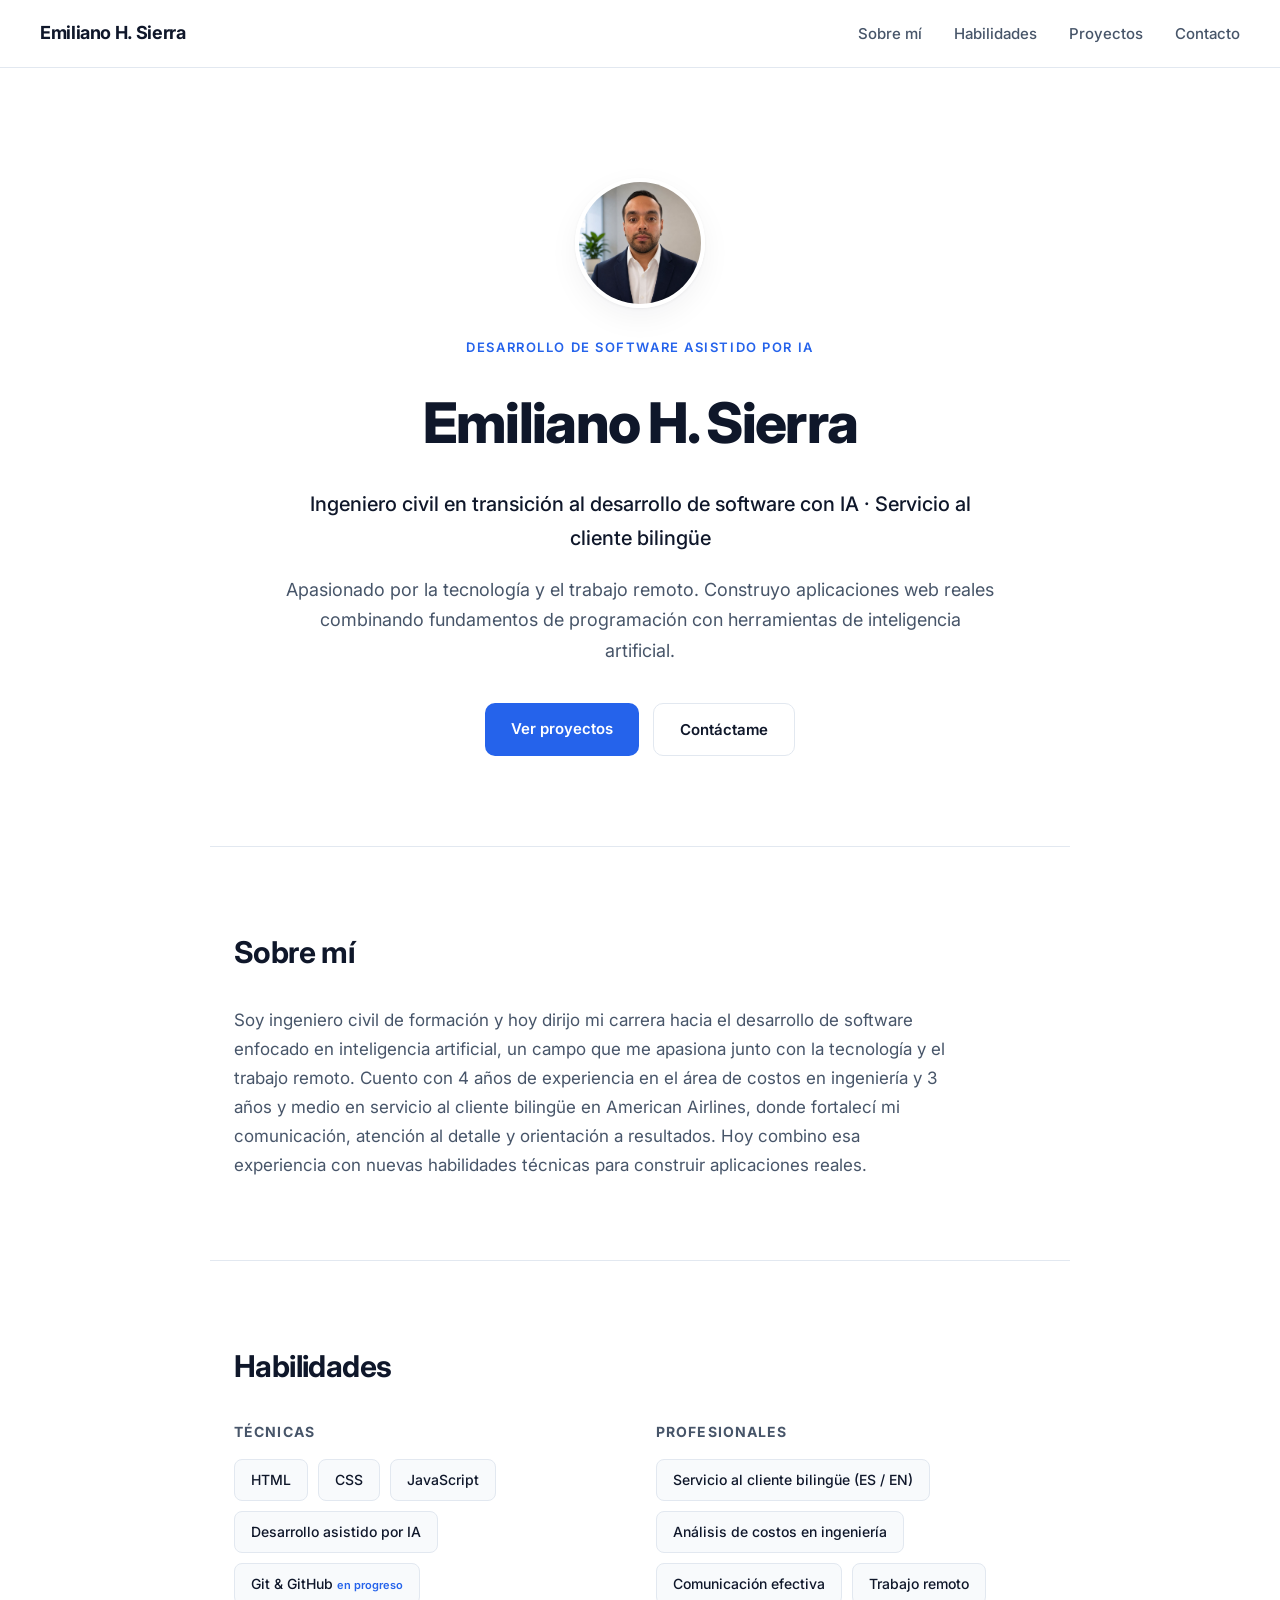
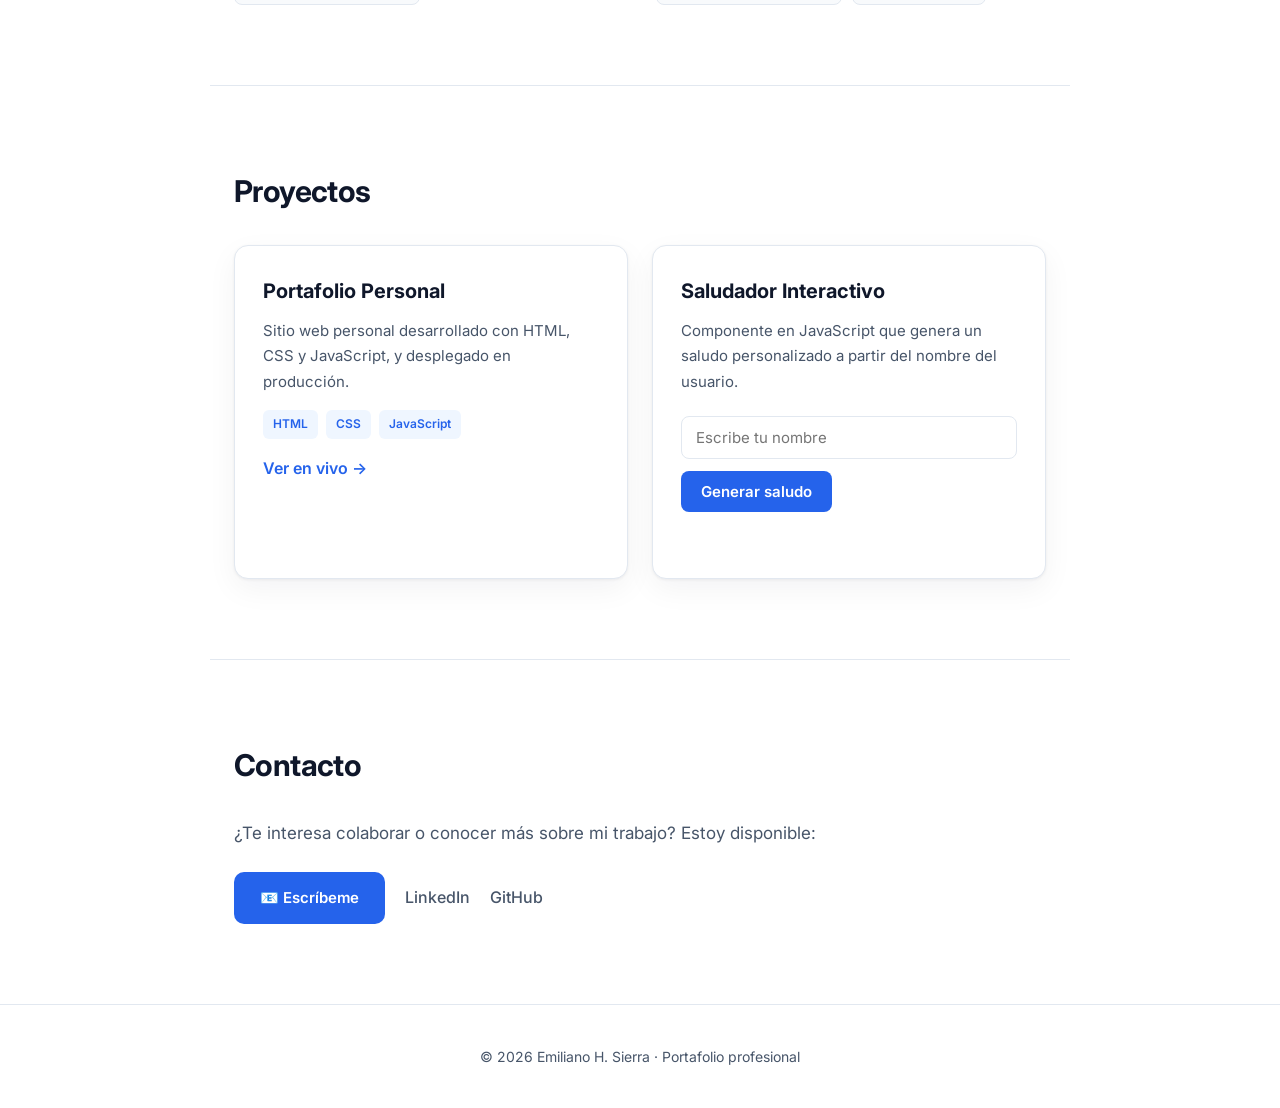
==== index.html @ 6dfd228f "Initial commit via Netlify [skip ci]" ====
<!DOCTYPE html>
<html lang="es">
<head>
  <meta charset="UTF-8">
  <meta name="viewport" content="width=device-width, initial-scale=1.0">
  <title>Emiliano H. Sierra · Portafolio Profesional</title>
  <link rel="preconnect" href="https://fonts.googleapis.com">
  <link rel="preconnect" href="https://fonts.gstatic.com" crossorigin>
  <link href="https://fonts.googleapis.com/css2?family=Inter:wght@400;500;600;700;800&display=swap" rel="stylesheet">
  <link rel="stylesheet" href="estilos.css">
</head>
<body>

  <!-- ===== NAVEGACIÓN ===== -->
  <nav class="navbar">
    <span class="logo">Emiliano H. Sierra</span>
    <div class="nav-links">
      <a href="#sobre-mi">Sobre mí</a>
      <a href="#habilidades">Habilidades</a>
      <a href="#proyectos">Proyectos</a>
      <a href="#contacto">Contacto</a>
    </div>
  </nav>

  <!-- ===== HERO / PRESENTACIÓN ===== -->
  <header class="hero">
    <img src="foto.jpg" alt="Foto de Emiliano H. Sierra" class="foto-perfil">
    <p class="eyebrow">Desarrollo de software asistido por IA</p>
    <h1>Emiliano H. Sierra</h1>
    <p class="subtitulo">Ingeniero civil en transición al desarrollo de software con IA · Servicio al cliente bilingüe</p>
    <p class="hero-desc">
      Apasionado por la tecnología y el trabajo remoto. Construyo aplicaciones web reales
      combinando fundamentos de programación con herramientas de inteligencia artificial.
    </p>
    <div class="hero-acciones">
      <a href="#proyectos" class="boton boton-primario">Ver proyectos</a>
      <a href="#contacto" class="boton boton-secundario">Contáctame</a>
    </div>
  </header>

  <main>
    <!-- ===== SOBRE MÍ ===== -->
    <section id="sobre-mi" class="seccion">
      <h2>Sobre mí</h2>
      <p class="texto-seccion">
        Soy ingeniero civil de formación y hoy dirijo mi carrera hacia el desarrollo de software
        enfocado en inteligencia artificial, un campo que me apasiona junto con la tecnología y el
        trabajo remoto. Cuento con 4 años de experiencia en el área de costos en ingeniería y
        3 años y medio en servicio al cliente bilingüe en American Airlines, donde fortalecí mi
        comunicación, atención al detalle y orientación a resultados. Hoy combino esa experiencia
        con nuevas habilidades técnicas para construir aplicaciones reales.
      </p>
    </section>

    <!-- ===== HABILIDADES ===== -->
    <section id="habilidades" class="seccion">
      <h2>Habilidades</h2>
      <div class="grupos-habilidades">
        <div class="grupo">
          <h3>Técnicas</h3>
          <ul class="lista-habilidades">
            <li>HTML</li>
            <li>CSS</li>
            <li>JavaScript</li>
            <li>Desarrollo asistido por IA</li>
            <li>Git &amp; GitHub <span class="badge">en progreso</span></li>
          </ul>
        </div>
        <div class="grupo">
          <h3>Profesionales</h3>
          <ul class="lista-habilidades">
            <li>Servicio al cliente bilingüe (ES / EN)</li>
            <li>Análisis de costos en ingeniería</li>
            <li>Comunicación efectiva</li>
            <li>Trabajo remoto</li>
          </ul>
        </div>
      </div>
    </section>

    <!-- ===== PROYECTOS ===== -->
    <section id="proyectos" class="seccion">
      <h2>Proyectos</h2>
      <div class="grid-proyectos">

        <article class="tarjeta-proyecto">
          <h3>Portafolio Personal</h3>
          <p class="tarjeta-desc">Sitio web personal desarrollado con HTML, CSS y JavaScript, y desplegado en producción.</p>
          <div class="tags"><span>HTML</span><span>CSS</span><span>JavaScript</span></div>
          <a href="https://emilianohsierra.netlify.app" target="_blank" class="enlace-proyecto">Ver en vivo →</a>
        </article>

        <article class="tarjeta-proyecto">
          <h3>Saludador Interactivo</h3>
          <p class="tarjeta-desc">Componente en JavaScript que genera un saludo personalizado a partir del nombre del usuario.</p>
          <input id="nombreUsuario" type="text" placeholder="Escribe tu nombre">
          <button onclick="saludarPorNombre()">Generar saludo</button>
          <p id="saludo" class="resultado"></p>
        </article>

      </div>
    </section>

    <!-- ===== CONTACTO ===== -->
    <section id="contacto" class="seccion">
      <h2>Contacto</h2>
      <p class="texto-seccion">¿Te interesa colaborar o conocer más sobre mi trabajo? Estoy disponible:</p>
      <div class="contacto-datos">
        <a href="mailto:Ing.emilianoh.sierra@hotmail.com" class="boton boton-primario">📧 Escríbeme</a>
        <a href="https://www.linkedin.com/in/gaspar-emiliano-lizarraga-h-sierra-90b91741b" target="_blank" class="enlace-simple">LinkedIn</a>
        <a href="https://github.com/emilianohsierra" target="_blank" class="enlace-simple">GitHub</a>
      </div>
    </section>
  </main>

  <!-- ===== PIE DE PÁGINA ===== -->
  <footer class="footer">
    <p>© 2026 Emiliano H. Sierra · Portafolio profesional</p>
  </footer>

  <!-- ===== JAVASCRIPT (saludador) ===== -->
  <script>
    function saludarPorNombre() {
      var nombre = document.getElementById("nombreUsuario").value;

      if (nombre === "") {
        document.getElementById("saludo").textContent = "Por favor, escribe tu nombre.";
      } else {
        document.getElementById("saludo").textContent = "¡Hola, " + nombre + "! Gracias por visitar mi portafolio.";
      }
    }
  </script>

</body>
</html>
---- estilos.css ----
/* ============================================================
   PORTAFOLIO · EMILIANO H. SIERRA
   Tema profesional claro. Organizado por secciones.
   ============================================================ */

/* --- Paleta de colores (variables reutilizables) --- */
:root {
  --fondo:         #ffffff;   /* blanco principal              */
  --fondo-alt:     #f8fafc;   /* gris muy claro (pastillas)    */
  --texto:         #0f172a;   /* casi negro (títulos)          */
  --texto-suave:   #475569;   /* gris (párrafos)               */
  --acento:        #2563eb;   /* azul profesional (acento)     */
  --acento-oscuro: #1d4ed8;   /* azul oscuro (hover)           */
  --borde:         #e2e8f0;   /* gris claro (bordes)           */
  --sombra: 0 1px 3px rgba(15, 23, 42, 0.06), 0 10px 30px rgba(15, 23, 42, 0.05);
}

/* --- Base --- */
* { margin: 0; padding: 0; box-sizing: border-box; }
html { scroll-behavior: smooth; }

body {
  font-family: 'Inter', 'Segoe UI', Arial, sans-serif;
  background-color: var(--fondo);
  color: var(--texto-suave);
  line-height: 1.7;
  -webkit-font-smoothing: antialiased;
}

/* --- Barra de navegación (fija arriba) --- */
.navbar {
  position: sticky;
  top: 0;
  z-index: 10;
  display: flex;
  justify-content: space-between;
  align-items: center;
  padding: 18px 40px;
  background-color: rgba(255, 255, 255, 0.85);
  backdrop-filter: blur(10px);
  border-bottom: 1px solid var(--borde);
}
.logo { font-weight: 700; color: var(--texto); font-size: 18px; letter-spacing: -0.02em; }
.nav-links a {
  color: var(--texto-suave);
  text-decoration: none;
  margin-left: 28px;
  font-weight: 500;
  font-size: 15px;
  transition: color 0.2s;
}
.nav-links a:hover { color: var(--acento); }

/* --- Hero / presentación --- */
.hero { text-align: center; padding: 110px 24px 90px; max-width: 760px; margin: 0 auto; }
.foto-perfil {
  width: 130px;
  height: 130px;
  border-radius: 50%;        /* la hace circular */
  object-fit: cover;         /* recorta la foto sin deformarla */
  border: 4px solid #ffffff;
  box-shadow: var(--sombra);
  margin: 0 auto 28px;
  display: block;
}
.eyebrow {
  text-transform: uppercase;
  letter-spacing: 0.12em;
  font-size: 13px;
  font-weight: 600;
  color: var(--acento);
  margin-bottom: 18px;
}
.hero h1 {
  font-size: 56px;
  font-weight: 800;
  color: var(--texto);
  letter-spacing: -0.03em;
  margin-bottom: 16px;
}
.subtitulo { font-size: 20px; font-weight: 500; color: var(--texto); margin-bottom: 20px; }
.hero-desc { font-size: 18px; margin-bottom: 36px; }
.hero-acciones { display: flex; gap: 14px; justify-content: center; flex-wrap: wrap; }

/* --- Botones reutilizables --- */
.boton {
  display: inline-block;
  padding: 13px 26px;
  border-radius: 10px;
  text-decoration: none;
  font-weight: 600;
  font-size: 15px;
  transition: all 0.2s;
}
.boton-primario { background-color: var(--acento); color: #ffffff; }
.boton-primario:hover { background-color: var(--acento-oscuro); }
.boton-secundario { color: var(--texto); border: 1px solid var(--borde); background: #ffffff; }
.boton-secundario:hover { border-color: var(--acento); color: var(--acento); }

/* --- Secciones --- */
.seccion { max-width: 860px; margin: 0 auto; padding: 80px 24px; border-top: 1px solid var(--borde); }
.seccion h2 {
  font-size: 30px;
  font-weight: 700;
  color: var(--texto);
  letter-spacing: -0.02em;
  margin-bottom: 28px;
}
.texto-seccion { font-size: 17px; max-width: 720px; }

/* --- Habilidades (dos grupos + pastillas) --- */
.grupos-habilidades { display: grid; grid-template-columns: repeat(auto-fit, minmax(240px, 1fr)); gap: 32px; }
.grupo h3 {
  font-size: 14px;
  text-transform: uppercase;
  letter-spacing: 0.08em;
  color: var(--texto-suave);
  margin-bottom: 16px;
}
.lista-habilidades { list-style: none; display: flex; flex-wrap: wrap; gap: 10px; }
.lista-habilidades li {
  background-color: var(--fondo-alt);
  color: var(--texto);
  padding: 8px 16px;
  border-radius: 8px;
  border: 1px solid var(--borde);
  font-size: 14px;
  font-weight: 500;
}
.badge { font-size: 11px; color: var(--acento); font-weight: 600; }

/* --- Proyectos (cuadrícula de tarjetas) --- */
.grid-proyectos { display: grid; grid-template-columns: repeat(auto-fit, minmax(280px, 1fr)); gap: 24px; }
.tarjeta-proyecto {
  background-color: #ffffff;
  padding: 28px;
  border-radius: 14px;
  border: 1px solid var(--borde);
  box-shadow: var(--sombra);
  transition: transform 0.2s, box-shadow 0.2s;
}
.tarjeta-proyecto:hover { transform: translateY(-4px); box-shadow: 0 12px 32px rgba(15, 23, 42, 0.10); }
.tarjeta-proyecto h3 { font-size: 20px; font-weight: 700; color: var(--texto); margin-bottom: 10px; }
.tarjeta-desc { font-size: 15px; margin-bottom: 16px; }
.tags { display: flex; flex-wrap: wrap; gap: 8px; margin-bottom: 16px; }
.tags span { font-size: 12px; font-weight: 600; color: var(--acento); background: #eff6ff; padding: 4px 10px; border-radius: 6px; }
.enlace-proyecto { color: var(--acento); font-weight: 600; text-decoration: none; }
.enlace-proyecto:hover { text-decoration: underline; }

/* Campos del demo interactivo */
.tarjeta-proyecto input {
  width: 100%;
  padding: 11px 14px;
  margin: 6px 0 12px;
  border-radius: 8px;
  border: 1px solid var(--borde);
  font-size: 15px;
  font-family: inherit;
}
.tarjeta-proyecto input:focus { outline: none; border-color: var(--acento); }
.tarjeta-proyecto button {
  background-color: var(--acento);
  color: #ffffff;
  border: none;
  padding: 11px 20px;
  border-radius: 8px;
  font-weight: 600;
  font-size: 15px;
  cursor: pointer;
  font-family: inherit;
  transition: background 0.2s;
}
.tarjeta-proyecto button:hover { background-color: var(--acento-oscuro); }
.resultado { margin-top: 14px; color: var(--texto); font-weight: 500; min-height: 24px; }

/* --- Contacto --- */
.contacto-datos { display: flex; align-items: center; gap: 20px; flex-wrap: wrap; margin-top: 24px; }
.enlace-simple { color: var(--texto-suave); text-decoration: none; font-weight: 500; }
.enlace-simple:hover { color: var(--acento); }

/* --- Pie de página --- */
.footer { text-align: center; padding: 40px 24px; color: var(--texto-suave); font-size: 14px; border-top: 1px solid var(--borde); }

/* --- Responsive: teléfonos --- */
@media (max-width: 600px) {
  .navbar { padding: 14px 20px; }
  .nav-links a { margin-left: 16px; font-size: 14px; }
  .hero { padding: 70px 20px 60px; }
  .hero h1 { font-size: 40px; }
  .seccion { padding: 56px 20px; }
}
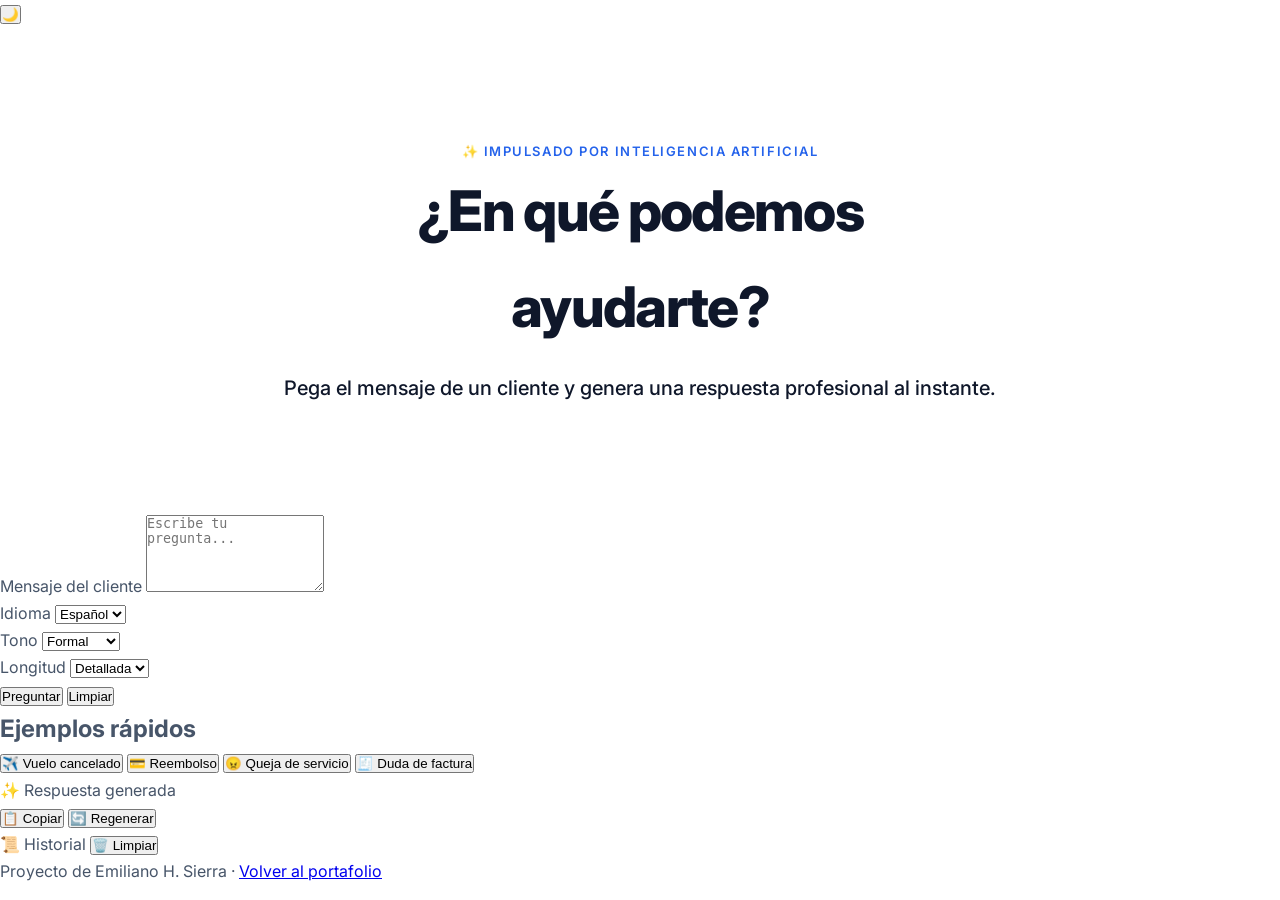
==== commit cc811037: "Add files via upload" ====
--- a/index.html
+++ b/index.html
@@ -3,132 +3,246 @@
 <head>
   <meta charset="UTF-8">
   <meta name="viewport" content="width=device-width, initial-scale=1.0">
-  <title>Emiliano H. Sierra · Portafolio Profesional</title>
+  <title>Asistente de Soporte con IA · Emiliano H. Sierra</title>
   <link rel="preconnect" href="https://fonts.googleapis.com">
   <link rel="preconnect" href="https://fonts.gstatic.com" crossorigin>
-  <link href="https://fonts.googleapis.com/css2?family=Inter:wght@400;500;600;700;800&display=swap" rel="stylesheet">
+  <link href="https://fonts.googleapis.com/css2?family=Inter:wght@400;500;600;700;800;900&display=swap" rel="stylesheet">
   <link rel="stylesheet" href="estilos.css">
 </head>
 <body>
 
-  <!-- ===== NAVEGACIÓN ===== -->
-  <nav class="navbar">
-    <span class="logo">Emiliano H. Sierra</span>
-    <div class="nav-links">
-      <a href="#sobre-mi">Sobre mí</a>
-      <a href="#habilidades">Habilidades</a>
-      <a href="#proyectos">Proyectos</a>
-      <a href="#contacto">Contacto</a>
-    </div>
-  </nav>
-
-  <!-- ===== HERO / PRESENTACIÓN ===== -->
+  <!-- Formas decorativas de fondo (efecto IA) -->
+  <div class="deco deco-1" aria-hidden="true"></div>
+  <div class="deco deco-2" aria-hidden="true"></div>
+
+  <!-- Botón de modo oscuro -->
+  <button id="btnTema" class="btn-tema" onclick="cambiarTema()" title="Cambiar tema" aria-label="Cambiar tema claro u oscuro">🌙</button>
+
   <header class="hero">
-    <img src="foto.jpg" alt="Foto de Emiliano H. Sierra" class="foto-perfil">
-    <p class="eyebrow">Desarrollo de software asistido por IA</p>
-    <h1>Emiliano H. Sierra</h1>
-    <p class="subtitulo">Ingeniero civil en transición al desarrollo de software con IA · Servicio al cliente bilingüe</p>
-    <p class="hero-desc">
-      Apasionado por la tecnología y el trabajo remoto. Construyo aplicaciones web reales
-      combinando fundamentos de programación con herramientas de inteligencia artificial.
-    </p>
-    <div class="hero-acciones">
-      <a href="#proyectos" class="boton boton-primario">Ver proyectos</a>
-      <a href="#contacto" class="boton boton-secundario">Contáctame</a>
-    </div>
+    <span class="eyebrow">✨ Impulsado por Inteligencia Artificial</span>
+    <h1>¿En qué podemos ayudarte?</h1>
+    <p class="subtitulo">Pega el mensaje de un cliente y genera una respuesta profesional al instante.</p>
   </header>
 
-  <main>
-    <!-- ===== SOBRE MÍ ===== -->
-    <section id="sobre-mi" class="seccion">
-      <h2>Sobre mí</h2>
-      <p class="texto-seccion">
-        Soy ingeniero civil de formación y hoy dirijo mi carrera hacia el desarrollo de software
-        enfocado en inteligencia artificial, un campo que me apasiona junto con la tecnología y el
-        trabajo remoto. Cuento con 4 años de experiencia en el área de costos en ingeniería y
-        3 años y medio en servicio al cliente bilingüe en American Airlines, donde fortalecí mi
-        comunicación, atención al detalle y orientación a resultados. Hoy combino esa experiencia
-        con nuevas habilidades técnicas para construir aplicaciones reales.
-      </p>
-    </section>
-
-    <!-- ===== HABILIDADES ===== -->
-    <section id="habilidades" class="seccion">
-      <h2>Habilidades</h2>
-      <div class="grupos-habilidades">
-        <div class="grupo">
-          <h3>Técnicas</h3>
-          <ul class="lista-habilidades">
-            <li>HTML</li>
-            <li>CSS</li>
-            <li>JavaScript</li>
-            <li>Desarrollo asistido por IA</li>
-            <li>Git &amp; GitHub <span class="badge">en progreso</span></li>
-          </ul>
-        </div>
-        <div class="grupo">
-          <h3>Profesionales</h3>
-          <ul class="lista-habilidades">
-            <li>Servicio al cliente bilingüe (ES / EN)</li>
-            <li>Análisis de costos en ingeniería</li>
-            <li>Comunicación efectiva</li>
-            <li>Trabajo remoto</li>
-          </ul>
-        </div>
-      </div>
-    </section>
-
-    <!-- ===== PROYECTOS ===== -->
-    <section id="proyectos" class="seccion">
-      <h2>Proyectos</h2>
-      <div class="grid-proyectos">
-
-        <article class="tarjeta-proyecto">
-          <h3>Portafolio Personal</h3>
-          <p class="tarjeta-desc">Sitio web personal desarrollado con HTML, CSS y JavaScript, y desplegado en producción.</p>
-          <div class="tags"><span>HTML</span><span>CSS</span><span>JavaScript</span></div>
-          <a href="https://emilianohsierra.netlify.app" target="_blank" class="enlace-proyecto">Ver en vivo →</a>
-        </article>
-
-        <article class="tarjeta-proyecto">
-          <h3>Saludador Interactivo</h3>
-          <p class="tarjeta-desc">Componente en JavaScript que genera un saludo personalizado a partir del nombre del usuario.</p>
-          <input id="nombreUsuario" type="text" placeholder="Escribe tu nombre">
-          <button onclick="saludarPorNombre()">Generar saludo</button>
-          <p id="saludo" class="resultado"></p>
-        </article>
-
-      </div>
-    </section>
-
-    <!-- ===== CONTACTO ===== -->
-    <section id="contacto" class="seccion">
-      <h2>Contacto</h2>
-      <p class="texto-seccion">¿Te interesa colaborar o conocer más sobre mi trabajo? Estoy disponible:</p>
-      <div class="contacto-datos">
-        <a href="mailto:Ing.emilianoh.sierra@hotmail.com" class="boton boton-primario">📧 Escríbeme</a>
-        <a href="https://www.linkedin.com/in/gaspar-emiliano-lizarraga-h-sierra-90b91741b" target="_blank" class="enlace-simple">LinkedIn</a>
-        <a href="https://github.com/emilianohsierra" target="_blank" class="enlace-simple">GitHub</a>
-      </div>
-    </section>
+  <main class="contenedor">
+
+    <!-- Caja principal -->
+    <section class="panel">
+      <label for="mensajeCliente">Mensaje del cliente</label>
+      <textarea id="mensajeCliente" rows="5" placeholder="Escribe tu pregunta..."></textarea>
+
+      <div class="opciones">
+        <div class="campo">
+          <label for="idioma">Idioma</label>
+          <select id="idioma">
+            <option value="es">Español</option>
+            <option value="en">Inglés</option>
+          </select>
+        </div>
+        <div class="campo">
+          <label for="tono">Tono</label>
+          <select id="tono">
+            <option value="Formal">Formal</option>
+            <option value="Amigable">Amigable</option>
+            <option value="Empático">Empático</option>
+            <option value="Directo y conciso">Directo</option>
+          </select>
+        </div>
+        <div class="campo">
+          <label for="longitud">Longitud</label>
+          <select id="longitud">
+            <option value="detallada">Detallada</option>
+            <option value="breve">Breve</option>
+          </select>
+        </div>
+      </div>
+
+      <div class="botones-form">
+        <button id="btnGenerar" class="btn-primario" onclick="generarRespuesta()">Preguntar</button>
+        <button class="btn-secundario" onclick="limpiar()">Limpiar</button>
+      </div>
+    </section>
+
+    <!-- Ejemplos rápidos (cuadrícula) -->
+    <section class="ejemplos">
+      <h2 class="titulo-seccion">Ejemplos rápidos</h2>
+      <div class="grid-ejemplos">
+        <button class="tarjeta-ejemplo" onclick="usarEjemplo('Mi vuelo se canceló y nadie me avisó. Necesito una solución urgente.')">
+          <span class="ej-icon">✈️</span>
+          <span class="ej-texto">Vuelo cancelado</span>
+        </button>
+        <button class="tarjeta-ejemplo" onclick="usarEjemplo('Quiero solicitar el reembolso de mi compra, el producto llegó dañado.')">
+          <span class="ej-icon">💳</span>
+          <span class="ej-texto">Reembolso</span>
+        </button>
+        <button class="tarjeta-ejemplo" onclick="usarEjemplo('Llevo tres días esperando respuesta y nadie me ayuda. Estoy muy molesto.')">
+          <span class="ej-icon">😠</span>
+          <span class="ej-texto">Queja de servicio</span>
+        </button>
+        <button class="tarjeta-ejemplo" onclick="usarEjemplo('Tengo una duda sobre un cargo en mi factura que no reconozco.')">
+          <span class="ej-icon">🧾</span>
+          <span class="ej-texto">Duda de factura</span>
+        </button>
+      </div>
+    </section>
+
+    <!-- Respuesta -->
+    <section id="tarjetaResultado" class="panel resultado-card oculto" aria-live="polite">
+      <div class="resultado-head">
+        <span class="resultado-titulo">✨ Respuesta generada</span>
+        <div class="resultado-acciones">
+          <button id="btnCopiar" class="btn-mini" onclick="copiarRespuesta()">📋 Copiar</button>
+          <button class="btn-mini" onclick="generarRespuesta()">🔄 Regenerar</button>
+        </div>
+      </div>
+      <div id="respuesta" class="respuesta"></div>
+    </section>
+
+    <!-- Historial -->
+    <section id="tarjetaHistorial" class="panel historial-card oculto">
+      <div class="resultado-head">
+        <span class="resultado-titulo">📜 Historial</span>
+        <button class="btn-mini" onclick="limpiarHistorial()">🗑️ Limpiar</button>
+      </div>
+      <div id="listaHistorial" class="lista-historial"></div>
+    </section>
+
   </main>
 
-  <!-- ===== PIE DE PÁGINA ===== -->
-  <footer class="footer">
-    <p>© 2026 Emiliano H. Sierra · Portafolio profesional</p>
+  <footer class="pie">
+    <p>Proyecto de Emiliano H. Sierra · <a href="https://emilianohsierra.netlify.app" target="_blank">Volver al portafolio</a></p>
   </footer>
 
-  <!-- ===== JAVASCRIPT (saludador) ===== -->
   <script>
-    function saludarPorNombre() {
-      var nombre = document.getElementById("nombreUsuario").value;
-
-      if (nombre === "") {
-        document.getElementById("saludo").textContent = "Por favor, escribe tu nombre.";
-      } else {
-        document.getElementById("saludo").textContent = "¡Hola, " + nombre + "! Gracias por visitar mi portafolio.";
+    // ===== Generar respuesta =====
+    async function generarRespuesta() {
+      var mensaje = document.getElementById("mensajeCliente").value.trim();
+      var idioma = document.getElementById("idioma").value;
+      var tono = document.getElementById("tono").value;
+      var longitud = document.getElementById("longitud").value;
+      var caja = document.getElementById("respuesta");
+      var tarjeta = document.getElementById("tarjetaResultado");
+      var boton = document.getElementById("btnGenerar");
+
+      tarjeta.classList.remove("oculto");
+
+      if (mensaje === "") {
+        caja.textContent = "⚠️ Primero escribe o pega el mensaje del cliente.";
+        return;
       }
-    }
+
+      boton.disabled = true;
+      boton.textContent = "Generando...";
+      // Indicador de carga elegante (tres puntitos animados)
+      caja.innerHTML = '<span class="puntos"><span></span><span></span><span></span></span>';
+
+      try {
+        var res = await fetch("/.netlify/functions/generar-respuesta", {
+          method: "POST",
+          headers: { "content-type": "application/json" },
+          body: JSON.stringify({ mensaje: mensaje, idioma: idioma, tono: tono, longitud: longitud })
+        });
+        var data = await res.json();
+        mostrarRespuesta(data.respuesta);
+        guardarEnHistorial({ respuesta: data.respuesta, idioma: idioma, tono: tono });
+      } catch (error) {
+        caja.textContent = "❌ Hubo un error de conexión. Intenta de nuevo.";
+      } finally {
+        boton.disabled = false;
+        boton.textContent = "Preguntar";
+      }
+    }
+
+    function mostrarRespuesta(texto) {
+      var caja = document.getElementById("respuesta");
+      caja.textContent = texto;
+      var card = document.getElementById("tarjetaResultado");
+      card.classList.remove("oculto");
+      // Reinicia la animación de aparición
+      card.classList.remove("aparece");
+      void card.offsetWidth;
+      card.classList.add("aparece");
+    }
+
+    function usarEjemplo(texto) {
+      var caja = document.getElementById("mensajeCliente");
+      caja.value = texto;
+      caja.focus();
+    }
+
+    function copiarRespuesta() {
+      var texto = document.getElementById("respuesta").textContent;
+      var btn = document.getElementById("btnCopiar");
+      navigator.clipboard.writeText(texto).then(function () {
+        btn.textContent = "✅ ¡Copiado!";
+        setTimeout(function () { btn.textContent = "📋 Copiar"; }, 1500);
+      });
+    }
+
+    function limpiar() {
+      document.getElementById("mensajeCliente").value = "";
+      document.getElementById("respuesta").textContent = "";
+      document.getElementById("tarjetaResultado").classList.add("oculto");
+    }
+
+    // ===== Historial (guardado en el navegador) =====
+    function guardarEnHistorial(item) {
+      var historial = JSON.parse(localStorage.getItem("historial") || "[]");
+      historial.unshift(item);
+      if (historial.length > 20) historial = historial.slice(0, 20);
+      localStorage.setItem("historial", JSON.stringify(historial));
+      renderHistorial();
+    }
+
+    function renderHistorial() {
+      var historial = JSON.parse(localStorage.getItem("historial") || "[]");
+      var tarjeta = document.getElementById("tarjetaHistorial");
+      var lista = document.getElementById("listaHistorial");
+      lista.innerHTML = "";
+      if (historial.length === 0) { tarjeta.classList.add("oculto"); return; }
+      tarjeta.classList.remove("oculto");
+      historial.forEach(function (item, i) {
+        var fila = document.createElement("button");
+        fila.className = "historial-item";
+        fila.onclick = function () { verDelHistorial(i); };
+        var preview = document.createElement("span");
+        preview.className = "historial-preview";
+        preview.textContent = item.respuesta.slice(0, 90) + (item.respuesta.length > 90 ? "…" : "");
+        var meta = document.createElement("span");
+        meta.className = "historial-meta";
+        meta.textContent = (item.idioma === "en" ? "EN" : "ES") + " · " + item.tono;
+        fila.appendChild(preview);
+        fila.appendChild(meta);
+        lista.appendChild(fila);
+      });
+    }
+
+    function verDelHistorial(i) {
+      var historial = JSON.parse(localStorage.getItem("historial") || "[]");
+      var item = historial[i];
+      if (!item) return;
+      mostrarRespuesta(item.respuesta);
+      document.getElementById("tarjetaResultado").scrollIntoView({ behavior: "smooth" });
+    }
+
+    function limpiarHistorial() {
+      localStorage.removeItem("historial");
+      renderHistorial();
+    }
+
+    // ===== Modo oscuro =====
+    function cambiarTema() {
+      document.body.classList.toggle("tema-oscuro");
+      var oscuro = document.body.classList.contains("tema-oscuro");
+      document.getElementById("btnTema").textContent = oscuro ? "☀️" : "🌙";
+      localStorage.setItem("tema", oscuro ? "oscuro" : "claro");
+    }
+    if (localStorage.getItem("tema") === "oscuro") {
+      document.body.classList.add("tema-oscuro");
+      document.getElementById("btnTema").textContent = "☀️";
+    }
+
+    renderHistorial();
   </script>
 
 </body>
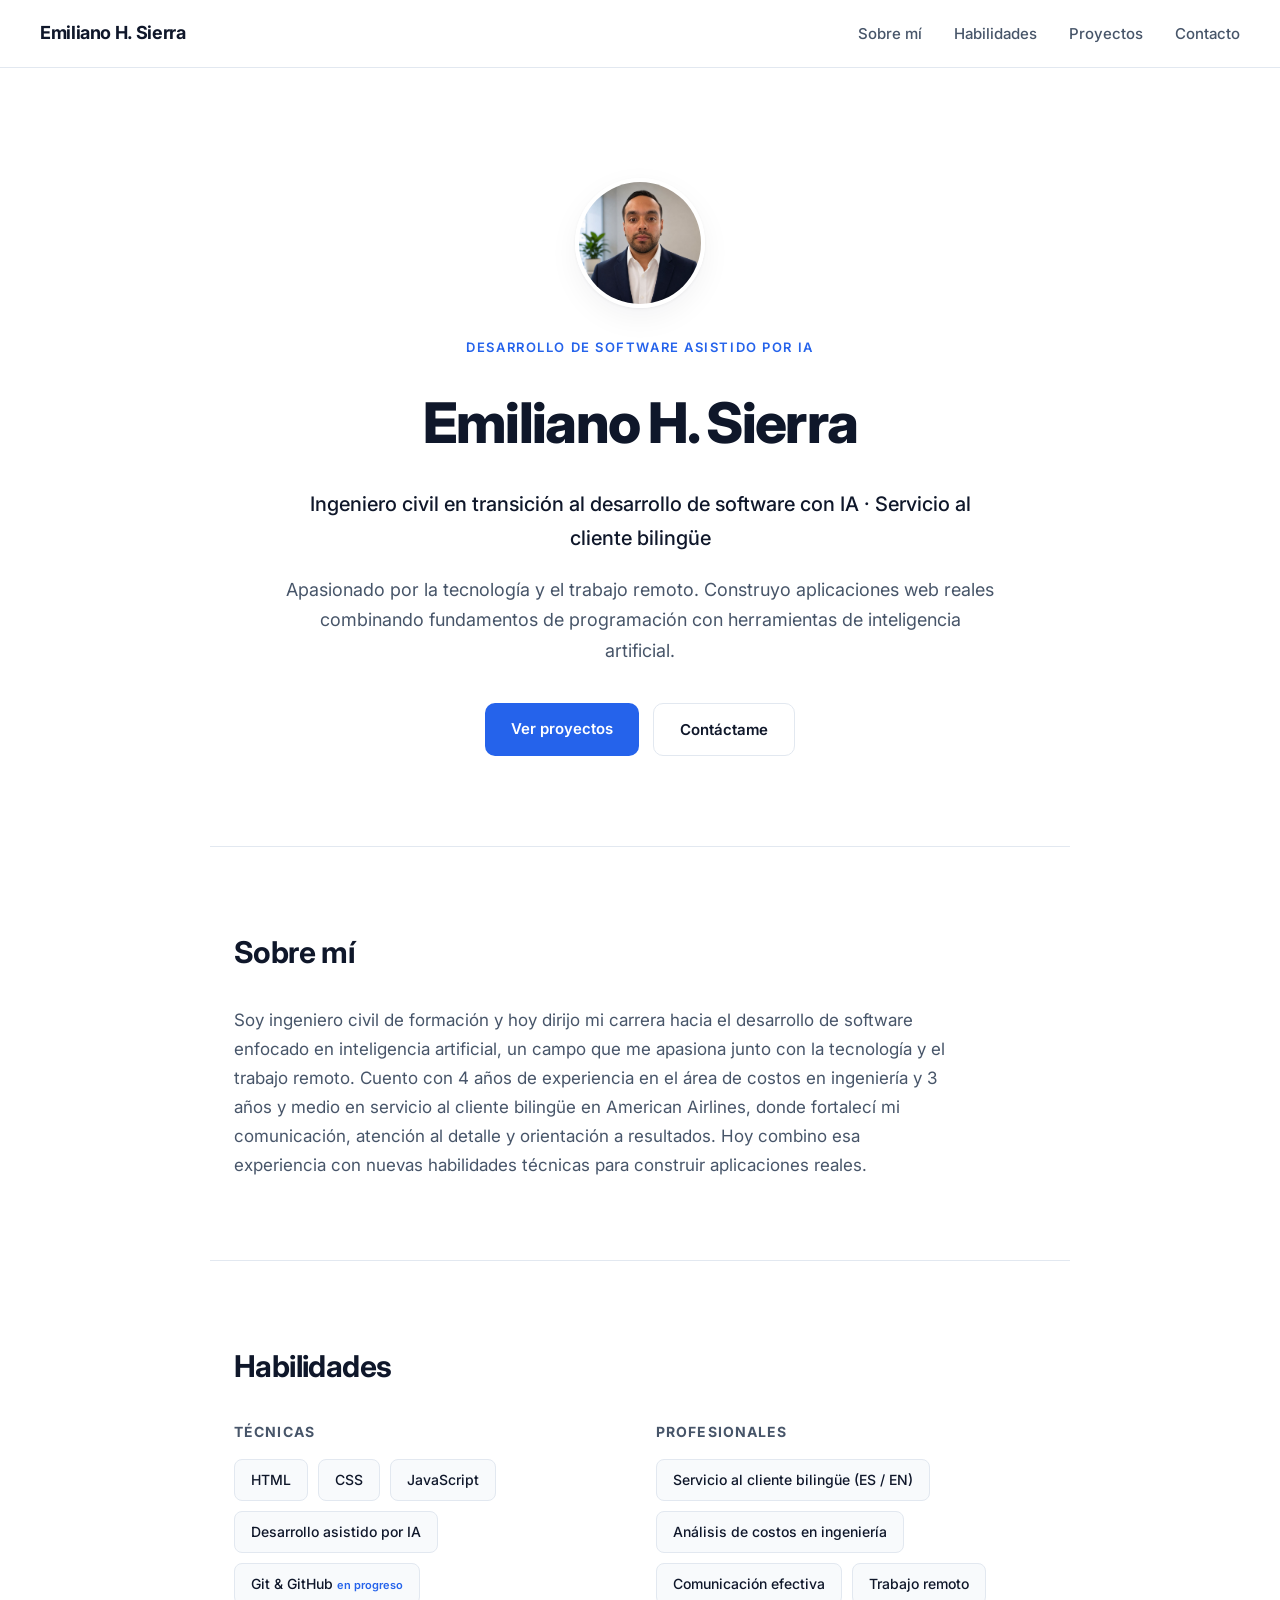
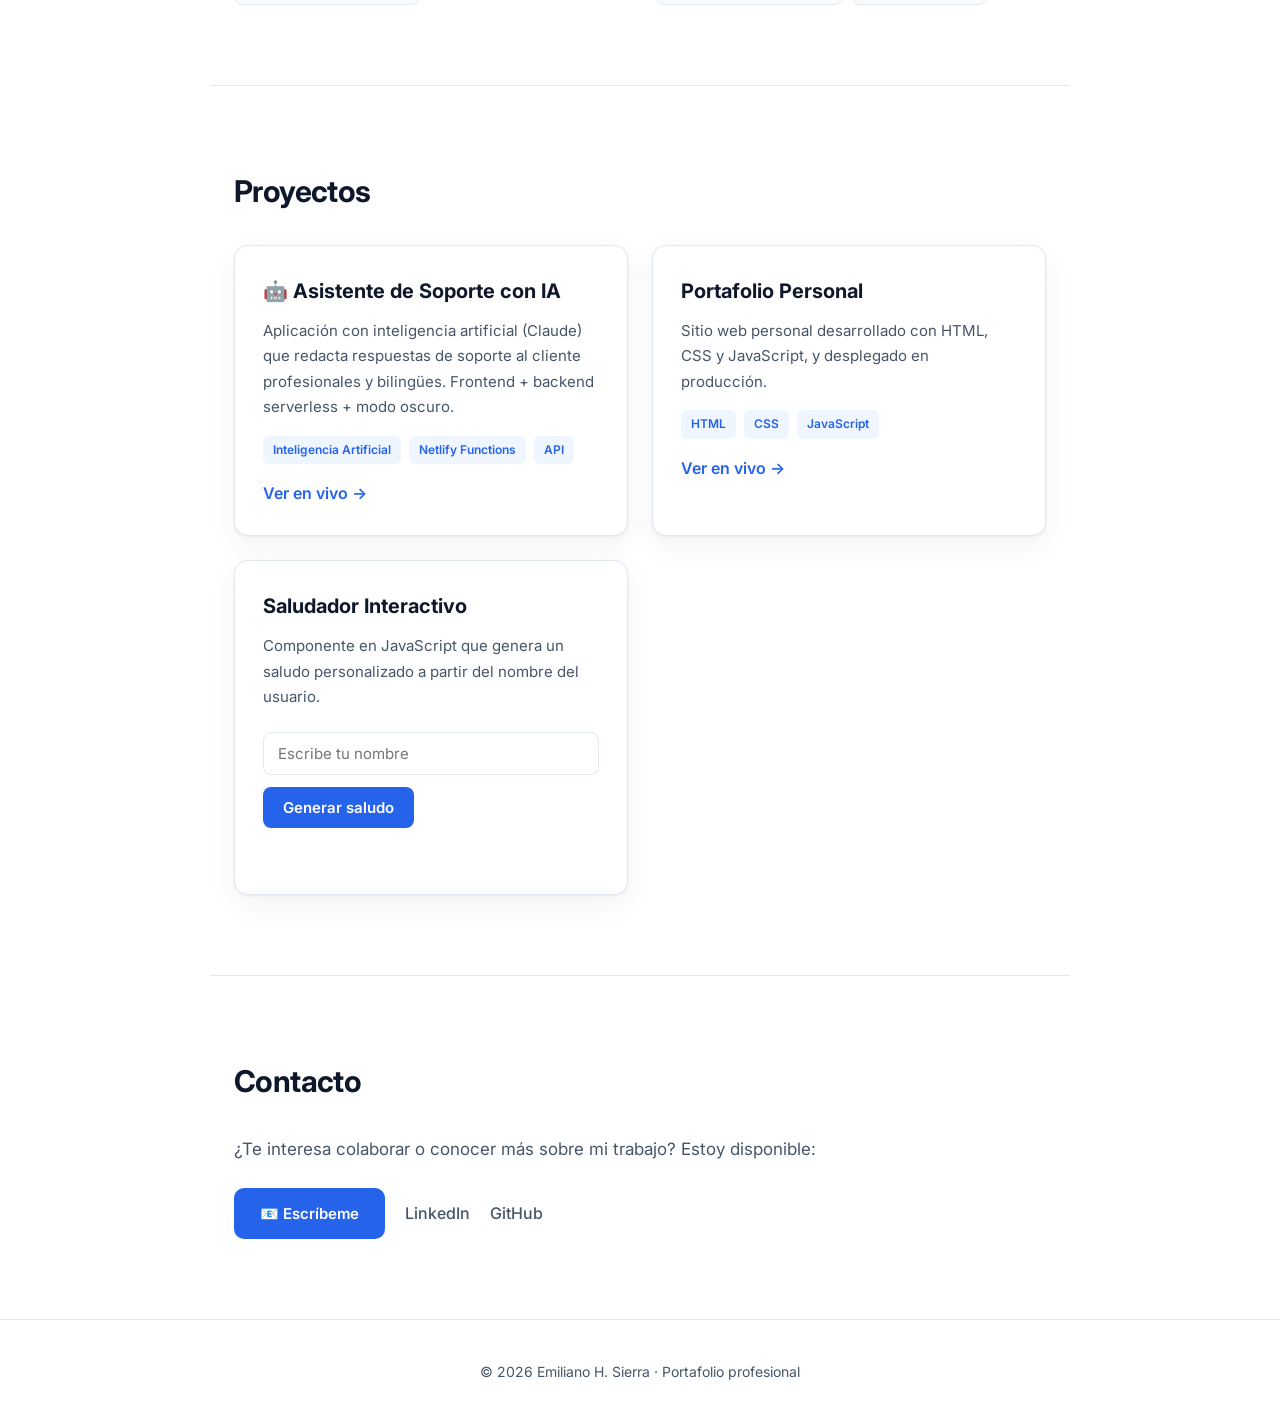
==== commit 02167e8b: "Add files via upload" ====
--- a/index.html
+++ b/index.html
@@ -3,246 +3,139 @@
 <head>
   <meta charset="UTF-8">
   <meta name="viewport" content="width=device-width, initial-scale=1.0">
-  <title>Asistente de Soporte con IA · Emiliano H. Sierra</title>
+  <title>Emiliano H. Sierra · Portafolio Profesional</title>
   <link rel="preconnect" href="https://fonts.googleapis.com">
   <link rel="preconnect" href="https://fonts.gstatic.com" crossorigin>
-  <link href="https://fonts.googleapis.com/css2?family=Inter:wght@400;500;600;700;800;900&display=swap" rel="stylesheet">
+  <link href="https://fonts.googleapis.com/css2?family=Inter:wght@400;500;600;700;800&display=swap" rel="stylesheet">
   <link rel="stylesheet" href="estilos.css">
 </head>
 <body>
 
-  <!-- Formas decorativas de fondo (efecto IA) -->
-  <div class="deco deco-1" aria-hidden="true"></div>
-  <div class="deco deco-2" aria-hidden="true"></div>
+  <!-- ===== NAVEGACIÓN ===== -->
+  <nav class="navbar">
+    <span class="logo">Emiliano H. Sierra</span>
+    <div class="nav-links">
+      <a href="#sobre-mi">Sobre mí</a>
+      <a href="#habilidades">Habilidades</a>
+      <a href="#proyectos">Proyectos</a>
+      <a href="#contacto">Contacto</a>
+    </div>
+  </nav>
 
-  <!-- Botón de modo oscuro -->
-  <button id="btnTema" class="btn-tema" onclick="cambiarTema()" title="Cambiar tema" aria-label="Cambiar tema claro u oscuro">🌙</button>
-
+  <!-- ===== HERO / PRESENTACIÓN ===== -->
   <header class="hero">
-    <span class="eyebrow">✨ Impulsado por Inteligencia Artificial</span>
-    <h1>¿En qué podemos ayudarte?</h1>
-    <p class="subtitulo">Pega el mensaje de un cliente y genera una respuesta profesional al instante.</p>
+    <img src="foto.jpg" alt="Foto de Emiliano H. Sierra" class="foto-perfil">
+    <p class="eyebrow">Desarrollo de software asistido por IA</p>
+    <h1>Emiliano H. Sierra</h1>
+    <p class="subtitulo">Ingeniero civil en transición al desarrollo de software con IA · Servicio al cliente bilingüe</p>
+    <p class="hero-desc">
+      Apasionado por la tecnología y el trabajo remoto. Construyo aplicaciones web reales
+      combinando fundamentos de programación con herramientas de inteligencia artificial.
+    </p>
+    <div class="hero-acciones">
+      <a href="#proyectos" class="boton boton-primario">Ver proyectos</a>
+      <a href="#contacto" class="boton boton-secundario">Contáctame</a>
+    </div>
   </header>
 
-  <main class="contenedor">
+  <main>
+    <!-- ===== SOBRE MÍ ===== -->
+    <section id="sobre-mi" class="seccion">
+      <h2>Sobre mí</h2>
+      <p class="texto-seccion">
+        Soy ingeniero civil de formación y hoy dirijo mi carrera hacia el desarrollo de software
+        enfocado en inteligencia artificial, un campo que me apasiona junto con la tecnología y el
+        trabajo remoto. Cuento con 4 años de experiencia en el área de costos en ingeniería y
+        3 años y medio en servicio al cliente bilingüe en American Airlines, donde fortalecí mi
+        comunicación, atención al detalle y orientación a resultados. Hoy combino esa experiencia
+        con nuevas habilidades técnicas para construir aplicaciones reales.
+      </p>
+    </section>
 
-    <!-- Caja principal -->
-    <section class="panel">
-      <label for="mensajeCliente">Mensaje del cliente</label>
-      <textarea id="mensajeCliente" rows="5" placeholder="Escribe tu pregunta..."></textarea>
-
-      <div class="opciones">
-        <div class="campo">
-          <label for="idioma">Idioma</label>
-          <select id="idioma">
-            <option value="es">Español</option>
-            <option value="en">Inglés</option>
-          </select>
+    <!-- ===== HABILIDADES ===== -->
+    <section id="habilidades" class="seccion">
+      <h2>Habilidades</h2>
+      <div class="grupos-habilidades">
+        <div class="grupo">
+          <h3>Técnicas</h3>
+          <ul class="lista-habilidades">
+            <li>HTML</li>
+            <li>CSS</li>
+            <li>JavaScript</li>
+            <li>Desarrollo asistido por IA</li>
+            <li>Git &amp; GitHub <span class="badge">en progreso</span></li>
+          </ul>
         </div>
-        <div class="campo">
-          <label for="tono">Tono</label>
-          <select id="tono">
-            <option value="Formal">Formal</option>
-            <option value="Amigable">Amigable</option>
-            <option value="Empático">Empático</option>
-            <option value="Directo y conciso">Directo</option>
-          </select>
+        <div class="grupo">
+          <h3>Profesionales</h3>
+          <ul class="lista-habilidades">
+            <li>Servicio al cliente bilingüe (ES / EN)</li>
+            <li>Análisis de costos en ingeniería</li>
+            <li>Comunicación efectiva</li>
+            <li>Trabajo remoto</li>
+          </ul>
         </div>
-        <div class="campo">
-          <label for="longitud">Longitud</label>
-          <select id="longitud">
-            <option value="detallada">Detallada</option>
-            <option value="breve">Breve</option>
-          </select>
-        </div>
-      </div>
-
-      <div class="botones-form">
-        <button id="btnGenerar" class="btn-primario" onclick="generarRespuesta()">Preguntar</button>
-        <button class="btn-secundario" onclick="limpiar()">Limpiar</button>
       </div>
     </section>
 
-    <!-- Ejemplos rápidos (cuadrícula) -->
-    <section class="ejemplos">
-      <h2 class="titulo-seccion">Ejemplos rápidos</h2>
-      <div class="grid-ejemplos">
-        <button class="tarjeta-ejemplo" onclick="usarEjemplo('Mi vuelo se canceló y nadie me avisó. Necesito una solución urgente.')">
-          <span class="ej-icon">✈️</span>
-          <span class="ej-texto">Vuelo cancelado</span>
-        </button>
-        <button class="tarjeta-ejemplo" onclick="usarEjemplo('Quiero solicitar el reembolso de mi compra, el producto llegó dañado.')">
-          <span class="ej-icon">💳</span>
-          <span class="ej-texto">Reembolso</span>
-        </button>
-        <button class="tarjeta-ejemplo" onclick="usarEjemplo('Llevo tres días esperando respuesta y nadie me ayuda. Estoy muy molesto.')">
-          <span class="ej-icon">😠</span>
-          <span class="ej-texto">Queja de servicio</span>
-        </button>
-        <button class="tarjeta-ejemplo" onclick="usarEjemplo('Tengo una duda sobre un cargo en mi factura que no reconozco.')">
-          <span class="ej-icon">🧾</span>
-          <span class="ej-texto">Duda de factura</span>
-        </button>
+    <!-- ===== PROYECTOS ===== -->
+    <section id="proyectos" class="seccion">
+      <h2>Proyectos</h2>
+      <div class="grid-proyectos">
+
+        <article class="tarjeta-proyecto">
+          <h3>🤖 Asistente de Soporte con IA</h3>
+          <p class="tarjeta-desc">Aplicación con inteligencia artificial (Claude) que redacta respuestas de soporte al cliente profesionales y bilingües. Frontend + backend serverless + modo oscuro.</p>
+          <div class="tags"><span>Inteligencia Artificial</span><span>Netlify Functions</span><span>API</span></div>
+          <a href="https://asistente-virt.netlify.app" target="_blank" class="enlace-proyecto">Ver en vivo →</a>
+        </article>
+
+        <article class="tarjeta-proyecto">
+          <h3>Portafolio Personal</h3>
+          <p class="tarjeta-desc">Sitio web personal desarrollado con HTML, CSS y JavaScript, y desplegado en producción.</p>
+          <div class="tags"><span>HTML</span><span>CSS</span><span>JavaScript</span></div>
+          <a href="https://emilianohsierra.netlify.app" target="_blank" class="enlace-proyecto">Ver en vivo →</a>
+        </article>
+
+        <article class="tarjeta-proyecto">
+          <h3>Saludador Interactivo</h3>
+          <p class="tarjeta-desc">Componente en JavaScript que genera un saludo personalizado a partir del nombre del usuario.</p>
+          <input id="nombreUsuario" type="text" placeholder="Escribe tu nombre">
+          <button onclick="saludarPorNombre()">Generar saludo</button>
+          <p id="saludo" class="resultado"></p>
+        </article>
+
       </div>
     </section>
 
-    <!-- Respuesta -->
-    <section id="tarjetaResultado" class="panel resultado-card oculto" aria-live="polite">
-      <div class="resultado-head">
-        <span class="resultado-titulo">✨ Respuesta generada</span>
-        <div class="resultado-acciones">
-          <button id="btnCopiar" class="btn-mini" onclick="copiarRespuesta()">📋 Copiar</button>
-          <button class="btn-mini" onclick="generarRespuesta()">🔄 Regenerar</button>
-        </div>
+    <!-- ===== CONTACTO ===== -->
+    <section id="contacto" class="seccion">
+      <h2>Contacto</h2>
+      <p class="texto-seccion">¿Te interesa colaborar o conocer más sobre mi trabajo? Estoy disponible:</p>
+      <div class="contacto-datos">
+        <a href="mailto:Ing.emilianoh.sierra@hotmail.com" class="boton boton-primario">📧 Escríbeme</a>
+        <a href="https://www.linkedin.com/in/gaspar-emiliano-lizarraga-h-sierra-90b91741b" target="_blank" class="enlace-simple">LinkedIn</a>
+        <a href="https://github.com/emilianohsierra" target="_blank" class="enlace-simple">GitHub</a>
       </div>
-      <div id="respuesta" class="respuesta"></div>
     </section>
-
-    <!-- Historial -->
-    <section id="tarjetaHistorial" class="panel historial-card oculto">
-      <div class="resultado-head">
-        <span class="resultado-titulo">📜 Historial</span>
-        <button class="btn-mini" onclick="limpiarHistorial()">🗑️ Limpiar</button>
-      </div>
-      <div id="listaHistorial" class="lista-historial"></div>
-    </section>
-
   </main>
 
-  <footer class="pie">
-    <p>Proyecto de Emiliano H. Sierra · <a href="https://emilianohsierra.netlify.app" target="_blank">Volver al portafolio</a></p>
+  <!-- ===== PIE DE PÁGINA ===== -->
+  <footer class="footer">
+    <p>© 2026 Emiliano H. Sierra · Portafolio profesional</p>
   </footer>
 
+  <!-- ===== JAVASCRIPT (saludador) ===== -->
   <script>
-    // ===== Generar respuesta =====
-    async function generarRespuesta() {
-      var mensaje = document.getElementById("mensajeCliente").value.trim();
-      var idioma = document.getElementById("idioma").value;
-      var tono = document.getElementById("tono").value;
-      var longitud = document.getElementById("longitud").value;
-      var caja = document.getElementById("respuesta");
-      var tarjeta = document.getElementById("tarjetaResultado");
-      var boton = document.getElementById("btnGenerar");
+    function saludarPorNombre() {
+      var nombre = document.getElementById("nombreUsuario").value;
 
-      tarjeta.classList.remove("oculto");
-
-      if (mensaje === "") {
-        caja.textContent = "⚠️ Primero escribe o pega el mensaje del cliente.";
-        return;
-      }
-
-      boton.disabled = true;
-      boton.textContent = "Generando...";
-      // Indicador de carga elegante (tres puntitos animados)
-      caja.innerHTML = '<span class="puntos"><span></span><span></span><span></span></span>';
-
-      try {
-        var res = await fetch("/.netlify/functions/generar-respuesta", {
-          method: "POST",
-          headers: { "content-type": "application/json" },
-          body: JSON.stringify({ mensaje: mensaje, idioma: idioma, tono: tono, longitud: longitud })
-        });
-        var data = await res.json();
-        mostrarRespuesta(data.respuesta);
-        guardarEnHistorial({ respuesta: data.respuesta, idioma: idioma, tono: tono });
-      } catch (error) {
-        caja.textContent = "❌ Hubo un error de conexión. Intenta de nuevo.";
-      } finally {
-        boton.disabled = false;
-        boton.textContent = "Preguntar";
+      if (nombre === "") {
+        document.getElementById("saludo").textContent = "Por favor, escribe tu nombre.";
+      } else {
+        document.getElementById("saludo").textContent = "¡Hola, " + nombre + "! Gracias por visitar mi portafolio.";
       }
     }
-
-    function mostrarRespuesta(texto) {
-      var caja = document.getElementById("respuesta");
-      caja.textContent = texto;
-      var card = document.getElementById("tarjetaResultado");
-      card.classList.remove("oculto");
-      // Reinicia la animación de aparición
-      card.classList.remove("aparece");
-      void card.offsetWidth;
-      card.classList.add("aparece");
-    }
-
-    function usarEjemplo(texto) {
-      var caja = document.getElementById("mensajeCliente");
-      caja.value = texto;
-      caja.focus();
-    }
-
-    function copiarRespuesta() {
-      var texto = document.getElementById("respuesta").textContent;
-      var btn = document.getElementById("btnCopiar");
-      navigator.clipboard.writeText(texto).then(function () {
-        btn.textContent = "✅ ¡Copiado!";
-        setTimeout(function () { btn.textContent = "📋 Copiar"; }, 1500);
-      });
-    }
-
-    function limpiar() {
-      document.getElementById("mensajeCliente").value = "";
-      document.getElementById("respuesta").textContent = "";
-      document.getElementById("tarjetaResultado").classList.add("oculto");
-    }
-
-    // ===== Historial (guardado en el navegador) =====
-    function guardarEnHistorial(item) {
-      var historial = JSON.parse(localStorage.getItem("historial") || "[]");
-      historial.unshift(item);
-      if (historial.length > 20) historial = historial.slice(0, 20);
-      localStorage.setItem("historial", JSON.stringify(historial));
-      renderHistorial();
-    }
-
-    function renderHistorial() {
-      var historial = JSON.parse(localStorage.getItem("historial") || "[]");
-      var tarjeta = document.getElementById("tarjetaHistorial");
-      var lista = document.getElementById("listaHistorial");
-      lista.innerHTML = "";
-      if (historial.length === 0) { tarjeta.classList.add("oculto"); return; }
-      tarjeta.classList.remove("oculto");
-      historial.forEach(function (item, i) {
-        var fila = document.createElement("button");
-        fila.className = "historial-item";
-        fila.onclick = function () { verDelHistorial(i); };
-        var preview = document.createElement("span");
-        preview.className = "historial-preview";
-        preview.textContent = item.respuesta.slice(0, 90) + (item.respuesta.length > 90 ? "…" : "");
-        var meta = document.createElement("span");
-        meta.className = "historial-meta";
-        meta.textContent = (item.idioma === "en" ? "EN" : "ES") + " · " + item.tono;
-        fila.appendChild(preview);
-        fila.appendChild(meta);
-        lista.appendChild(fila);
-      });
-    }
-
-    function verDelHistorial(i) {
-      var historial = JSON.parse(localStorage.getItem("historial") || "[]");
-      var item = historial[i];
-      if (!item) return;
-      mostrarRespuesta(item.respuesta);
-      document.getElementById("tarjetaResultado").scrollIntoView({ behavior: "smooth" });
-    }
-
-    function limpiarHistorial() {
-      localStorage.removeItem("historial");
-      renderHistorial();
-    }
-
-    // ===== Modo oscuro =====
-    function cambiarTema() {
-      document.body.classList.toggle("tema-oscuro");
-      var oscuro = document.body.classList.contains("tema-oscuro");
-      document.getElementById("btnTema").textContent = oscuro ? "☀️" : "🌙";
-      localStorage.setItem("tema", oscuro ? "oscuro" : "claro");
-    }
-    if (localStorage.getItem("tema") === "oscuro") {
-      document.body.classList.add("tema-oscuro");
-      document.getElementById("btnTema").textContent = "☀️";
-    }
-
-    renderHistorial();
   </script>
 
 </body>
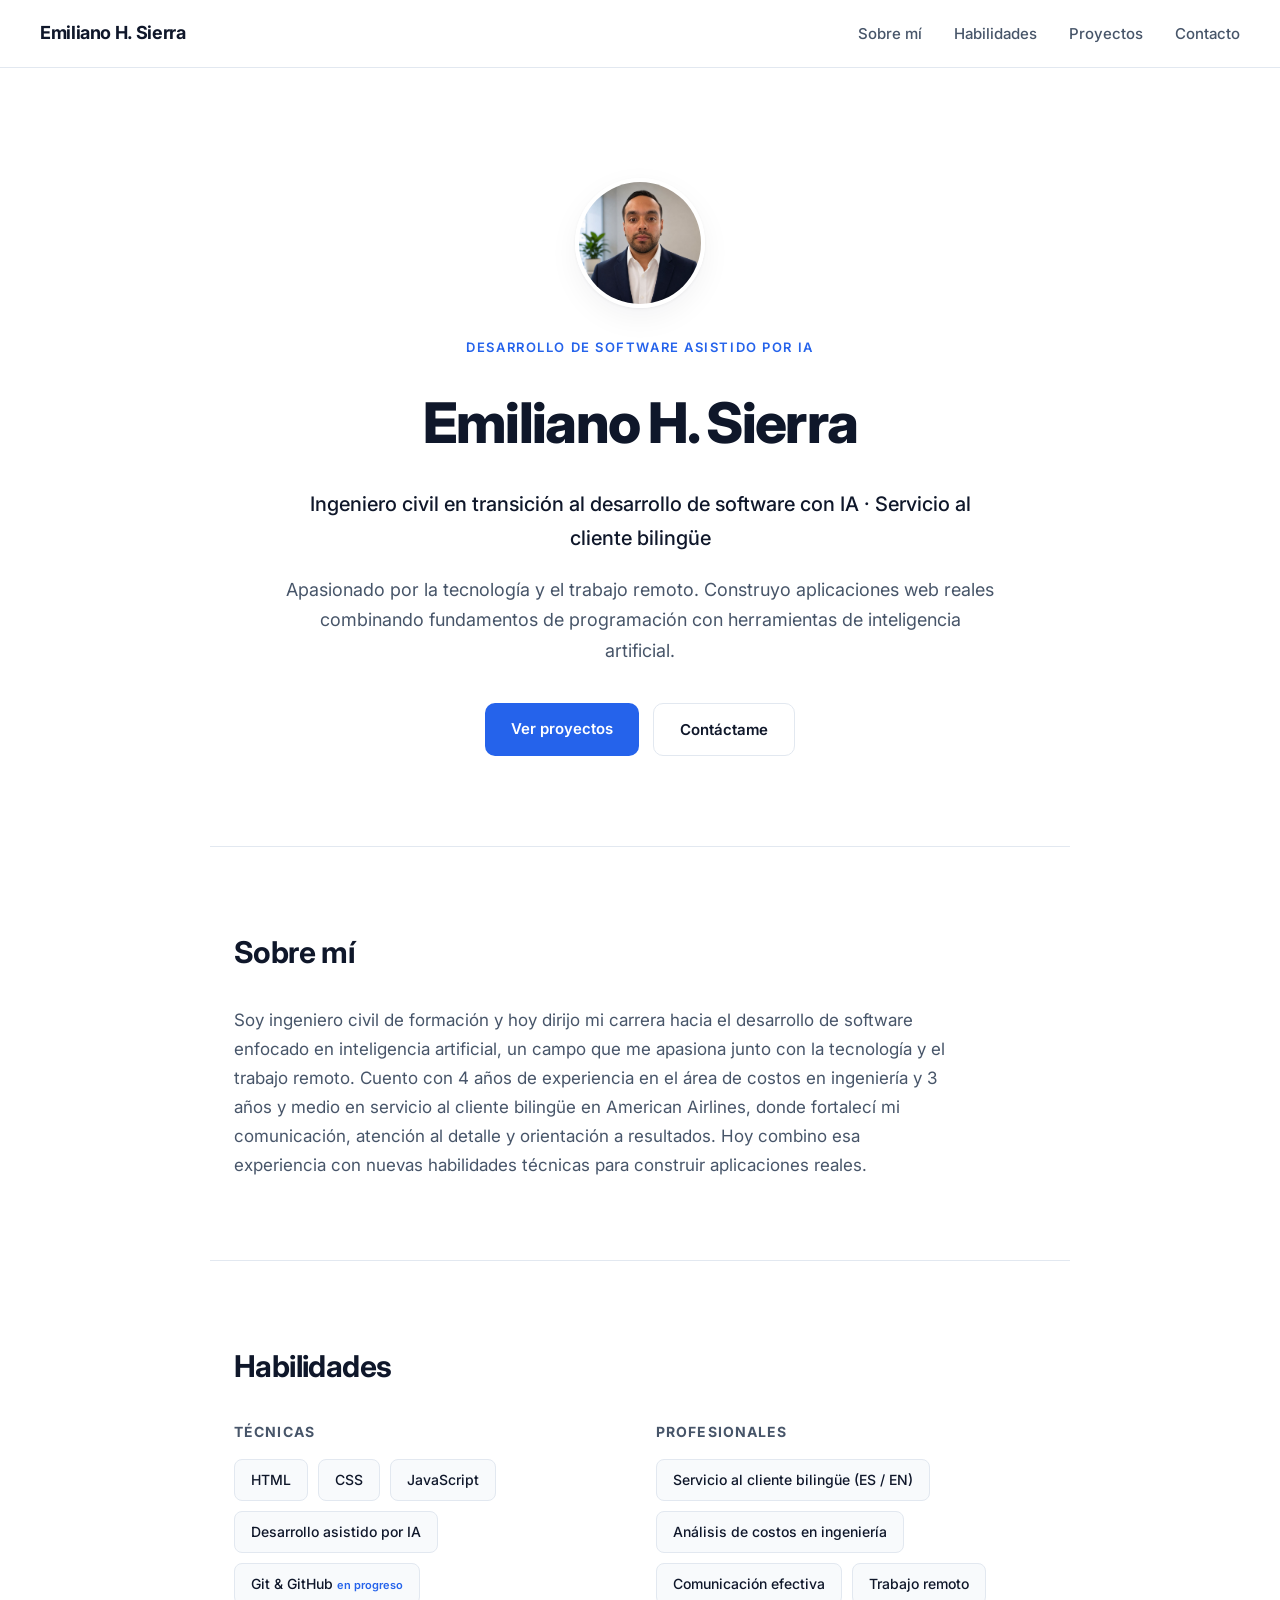
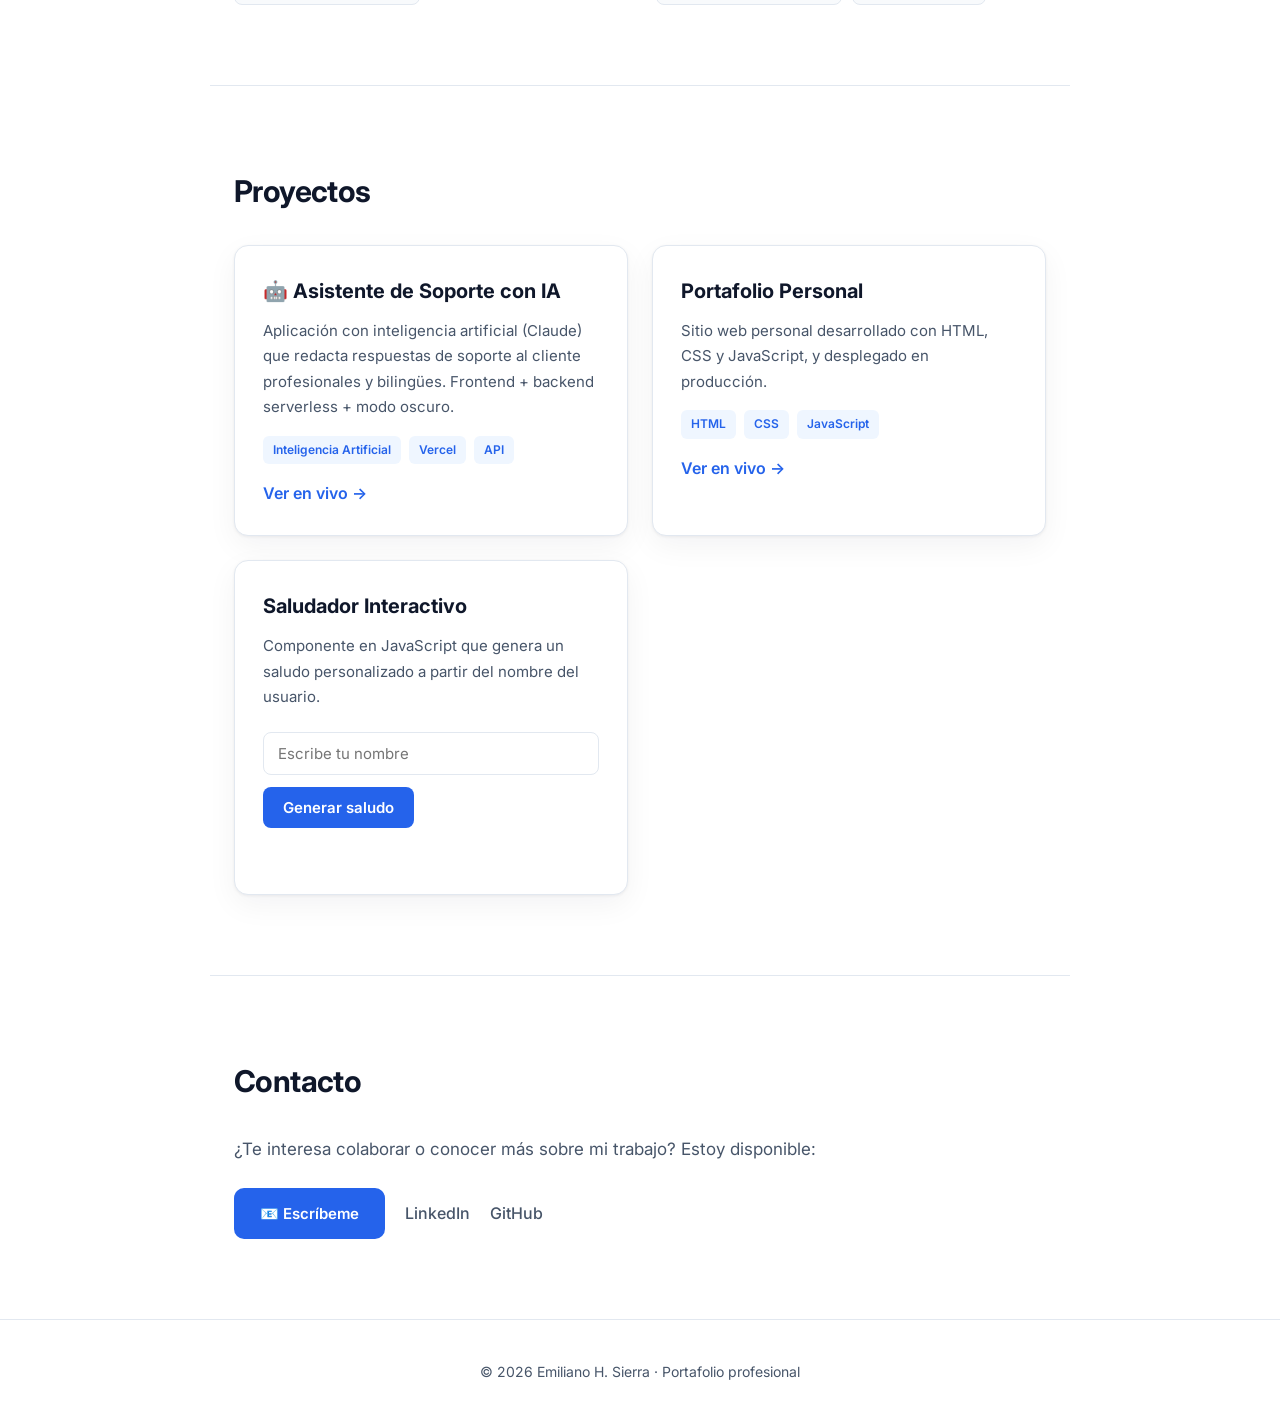
==== commit af3a7c45: "Add files via upload" ====
--- a/index.html
+++ b/index.html
@@ -86,8 +86,8 @@
         <article class="tarjeta-proyecto">
           <h3>🤖 Asistente de Soporte con IA</h3>
           <p class="tarjeta-desc">Aplicación con inteligencia artificial (Claude) que redacta respuestas de soporte al cliente profesionales y bilingües. Frontend + backend serverless + modo oscuro.</p>
-          <div class="tags"><span>Inteligencia Artificial</span><span>Netlify Functions</span><span>API</span></div>
-          <a href="https://asistente-virt.netlify.app" target="_blank" class="enlace-proyecto">Ver en vivo →</a>
+          <div class="tags"><span>Inteligencia Artificial</span><span>Vercel</span><span>API</span></div>
+          <a href="https://asistente-virtual-livid.vercel.app" target="_blank" class="enlace-proyecto">Ver en vivo →</a>
         </article>
 
         <article class="tarjeta-proyecto">
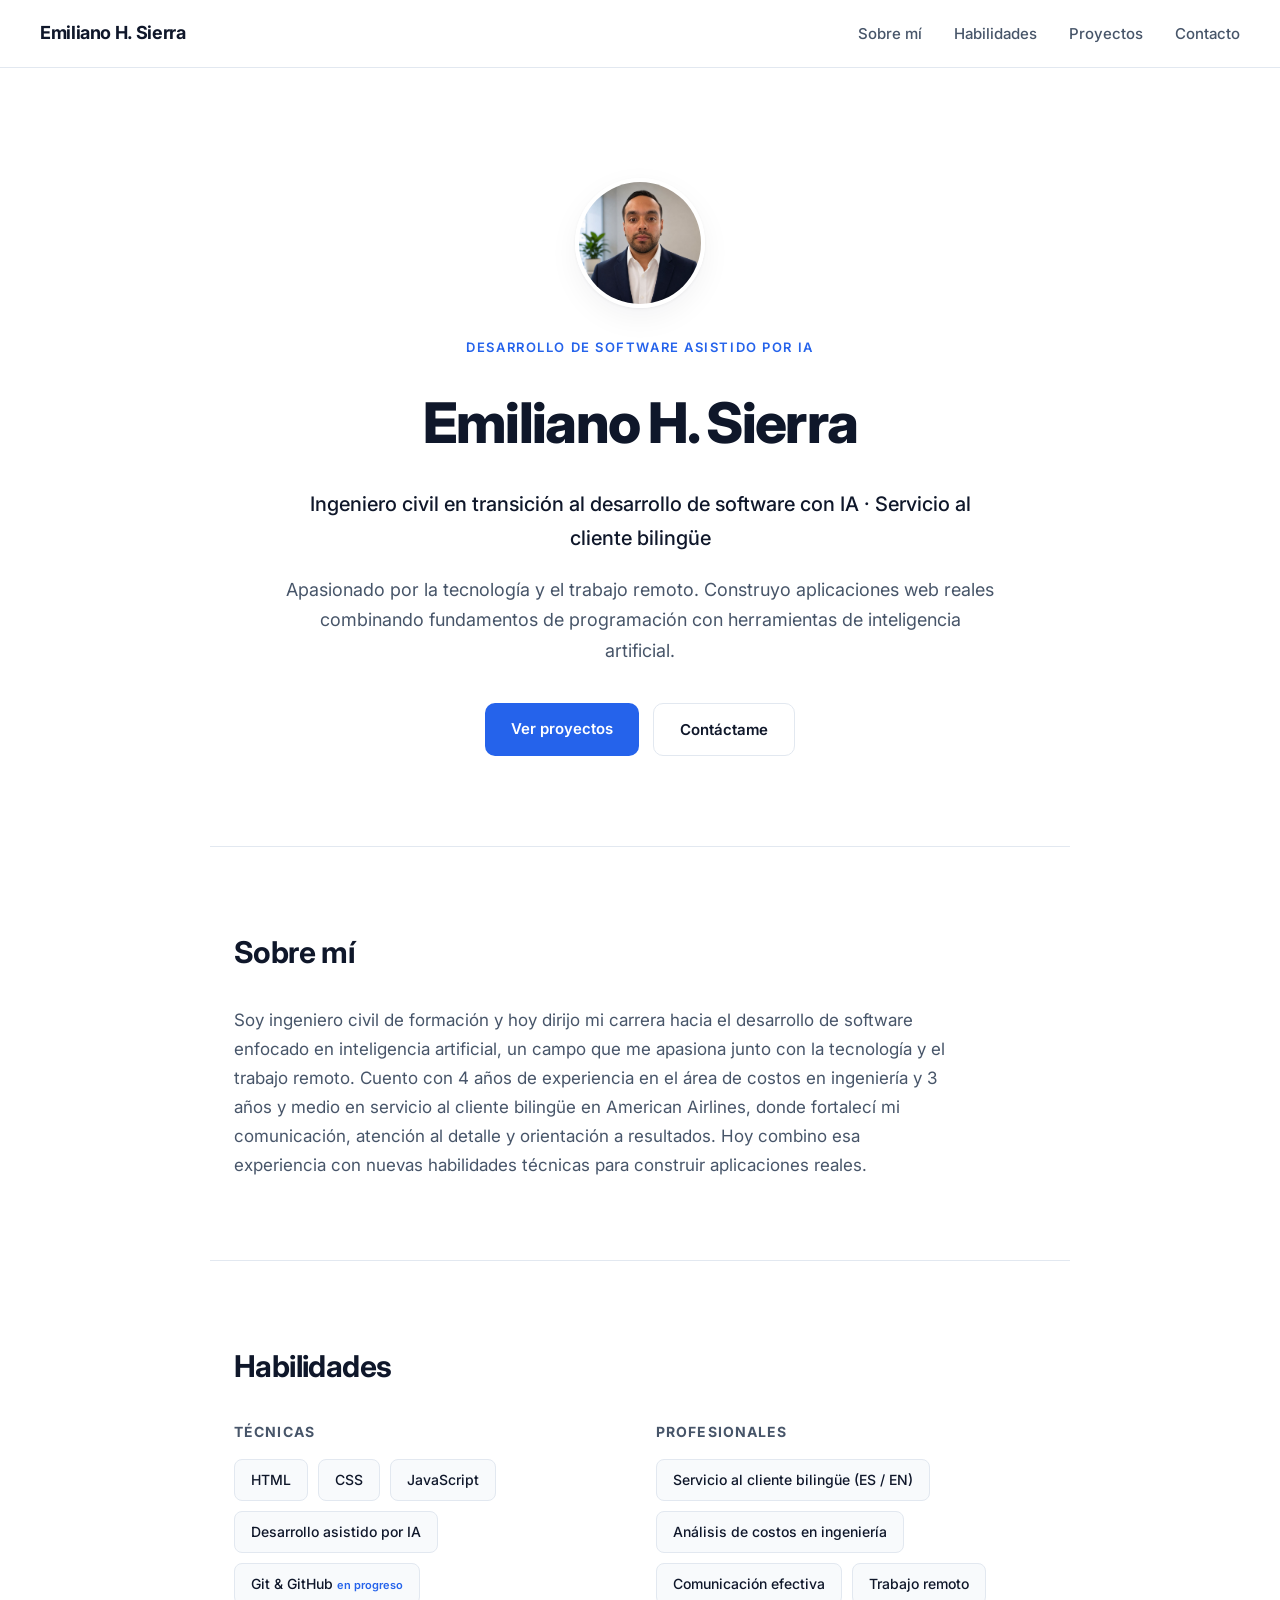
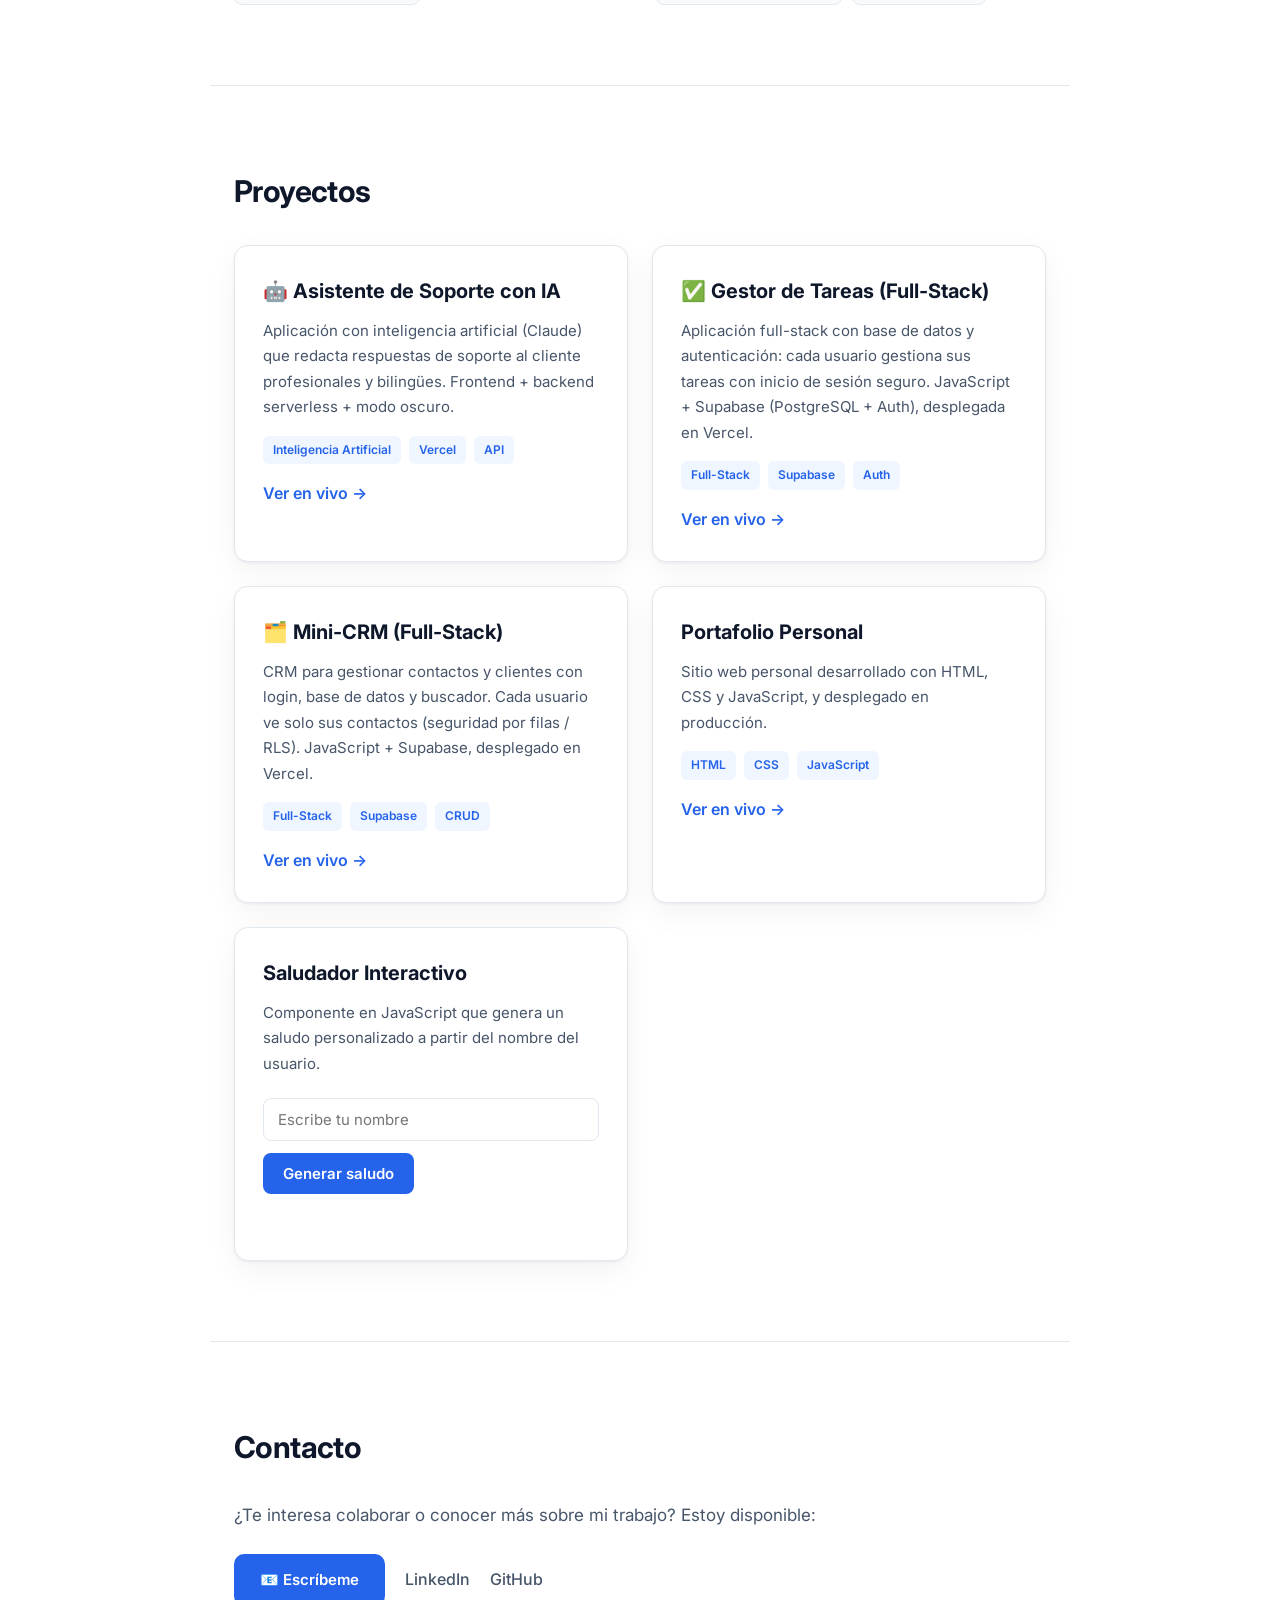
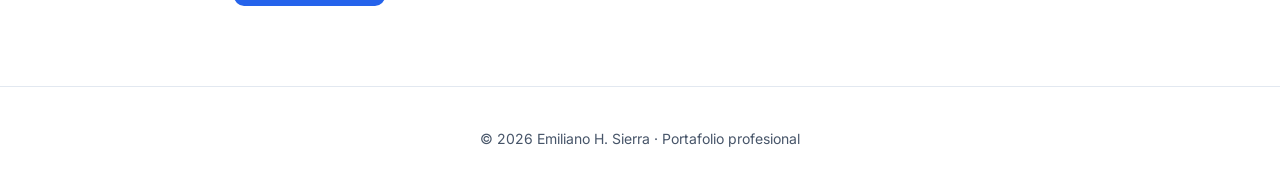
==== commit da5c14ba: "Add files via upload" ====
--- a/index.html
+++ b/index.html
@@ -87,14 +87,28 @@
           <h3>🤖 Asistente de Soporte con IA</h3>
           <p class="tarjeta-desc">Aplicación con inteligencia artificial (Claude) que redacta respuestas de soporte al cliente profesionales y bilingües. Frontend + backend serverless + modo oscuro.</p>
           <div class="tags"><span>Inteligencia Artificial</span><span>Vercel</span><span>API</span></div>
-          <a href="https://asistente-virtual-livid.vercel.app" target="_blank" class="enlace-proyecto">Ver en vivo →</a>
+          <a href="https://asistente-ia-emiliano.vercel.app" target="_blank" class="enlace-proyecto">Ver en vivo →</a>
+        </article>
+
+        <article class="tarjeta-proyecto">
+          <h3>✅ Gestor de Tareas (Full-Stack)</h3>
+          <p class="tarjeta-desc">Aplicación full-stack con base de datos y autenticación: cada usuario gestiona sus tareas con inicio de sesión seguro. JavaScript + Supabase (PostgreSQL + Auth), desplegada en Vercel.</p>
+          <div class="tags"><span>Full-Stack</span><span>Supabase</span><span>Auth</span></div>
+          <a href="https://gestor-tareas-six-psi.vercel.app" target="_blank" class="enlace-proyecto">Ver en vivo →</a>
+        </article>
+
+        <article class="tarjeta-proyecto">
+          <h3>🗂️ Mini-CRM (Full-Stack)</h3>
+          <p class="tarjeta-desc">CRM para gestionar contactos y clientes con login, base de datos y buscador. Cada usuario ve solo sus contactos (seguridad por filas / RLS). JavaScript + Supabase, desplegado en Vercel.</p>
+          <div class="tags"><span>Full-Stack</span><span>Supabase</span><span>CRUD</span></div>
+          <a href="https://mini-crm-nine-psi.vercel.app" target="_blank" class="enlace-proyecto">Ver en vivo →</a>
         </article>
 
         <article class="tarjeta-proyecto">
           <h3>Portafolio Personal</h3>
           <p class="tarjeta-desc">Sitio web personal desarrollado con HTML, CSS y JavaScript, y desplegado en producción.</p>
           <div class="tags"><span>HTML</span><span>CSS</span><span>JavaScript</span></div>
-          <a href="https://emilianohsierra.netlify.app" target="_blank" class="enlace-proyecto">Ver en vivo →</a>
+          <a href="https://emilianohsierra.vercel.app" target="_blank" class="enlace-proyecto">Ver en vivo →</a>
         </article>
 
         <article class="tarjeta-proyecto">
